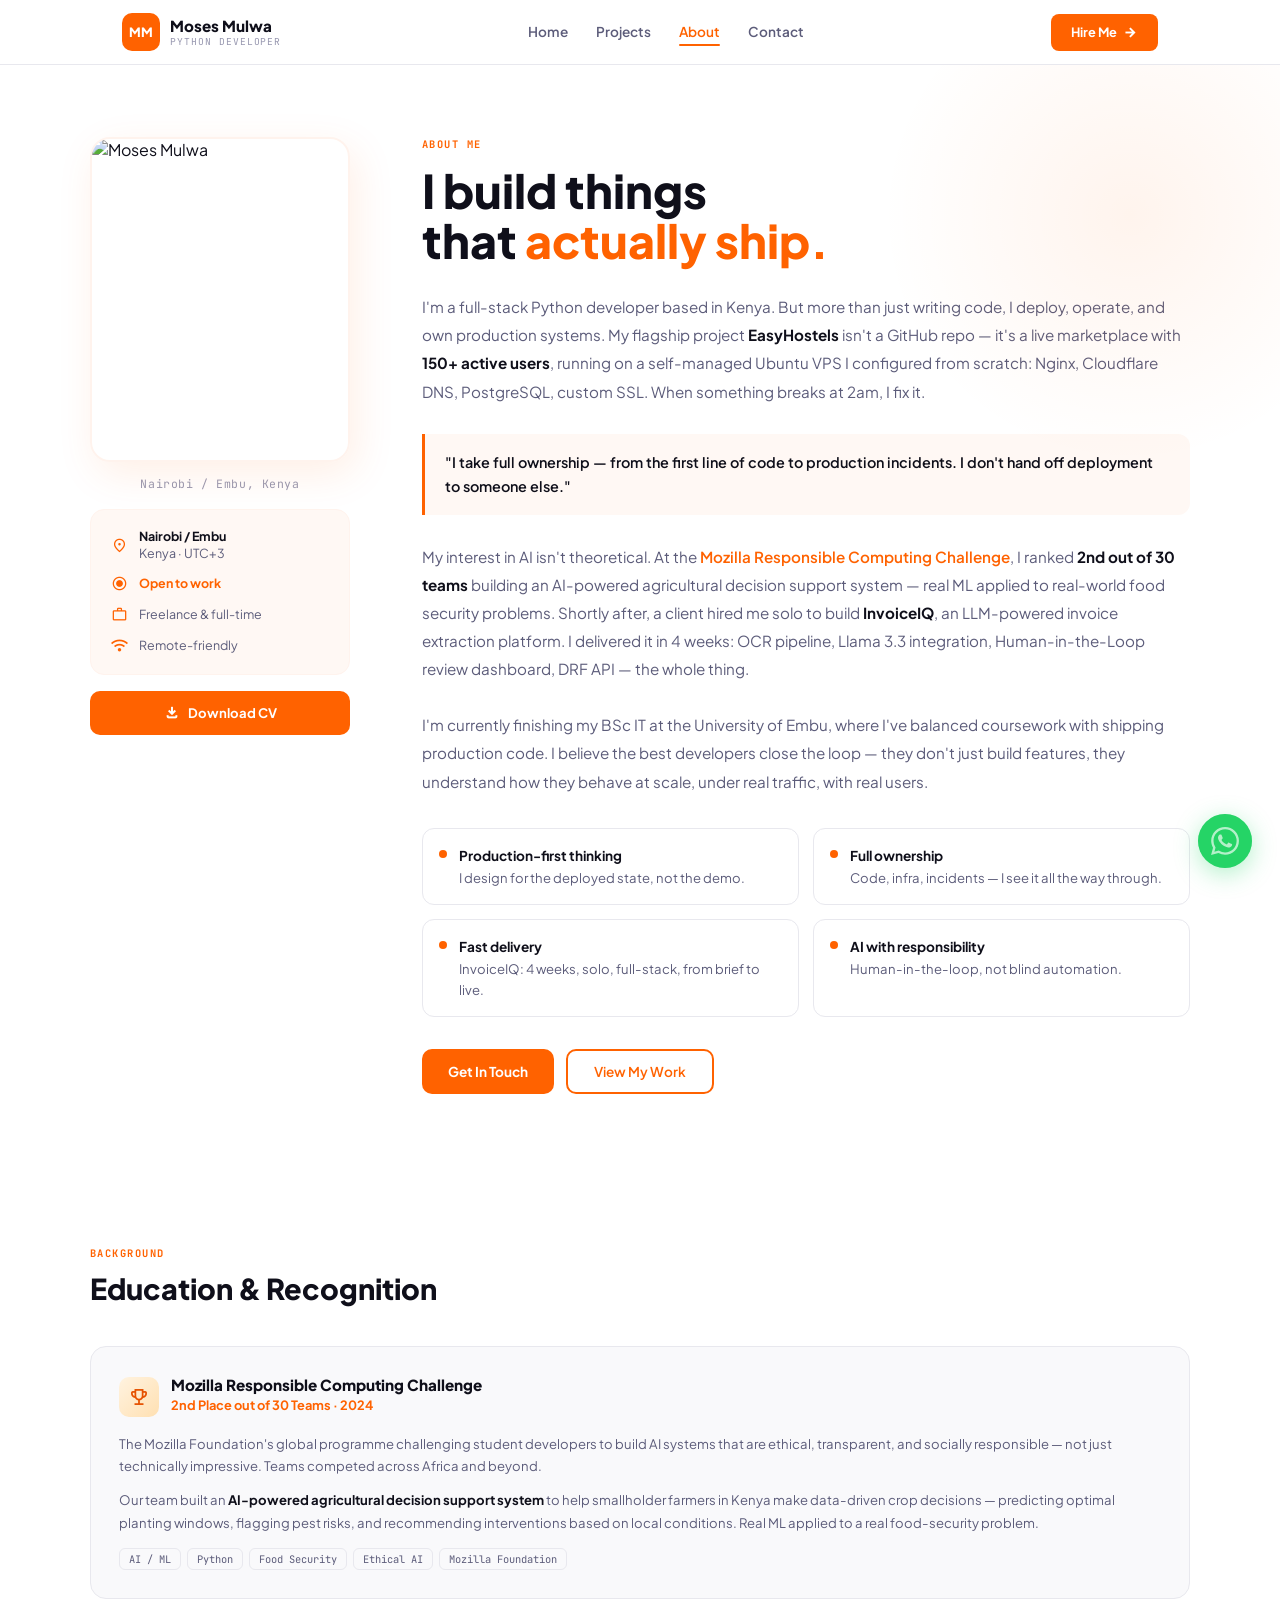
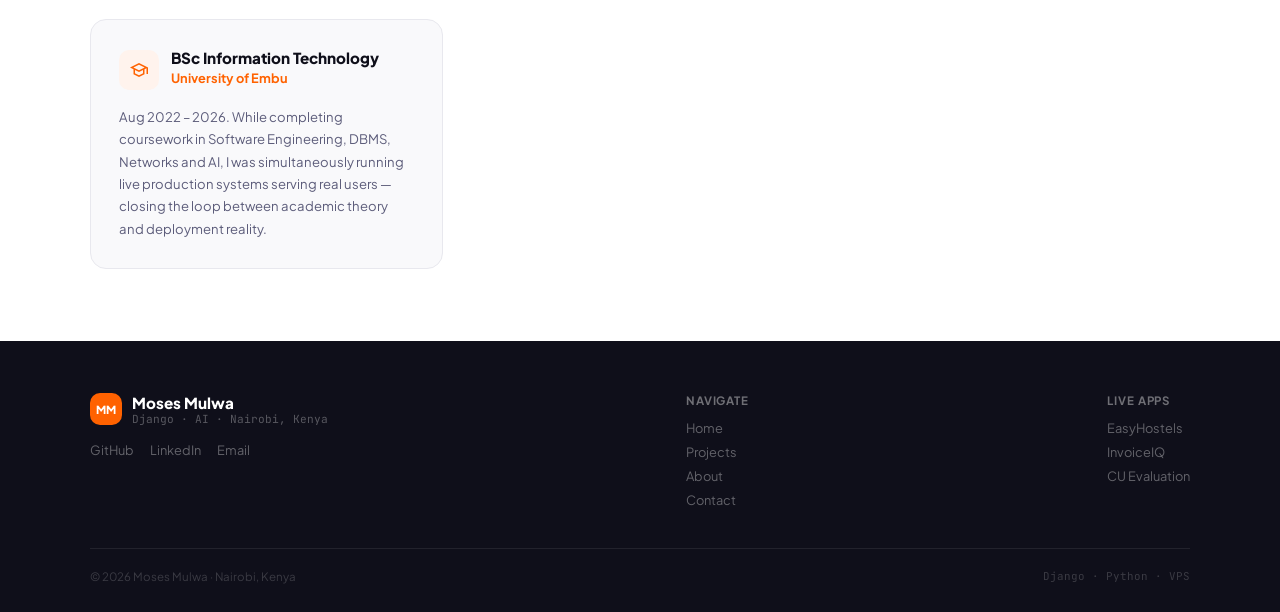
==== about.html @ a00ef719 "done" ====
<!DOCTYPE html>
<html lang="en">
<head>
<meta charset="utf-8"/>
<meta name="viewport" content="width=device-width,initial-scale=1.0"/>
<meta name="description" content="About Moses Mulwa — Full-stack Python & Django developer based in Nairobi, Kenya. Mozilla RCC Runner-Up. Building production systems with real users."/>
<meta property="og:title" content="About — Moses Mulwa · Django & AI Developer"/>
<meta property="og:description" content="Full-stack Python developer based in Nairobi. I build and operate production Django systems, not prototypes."/>
<meta property="og:type" content="website"/>
<meta property="og:image" content="Moses-mulwa.png"/>
<meta name="twitter:card" content="summary_large_image"/>
<link rel="icon" type="image/png" href="favicon.png"/>
<link rel="shortcut icon" href="favicon.ico"/>
<title>About — Moses Mulwa · Django & AI Developer</title>
<link href="https://fonts.googleapis.com/css2?family=Plus+Jakarta+Sans:wght@300;400;500;600;700;800&family=JetBrains+Mono:wght@400;500;600&display=swap" rel="stylesheet"/>
<link href="https://fonts.googleapis.com/css2?family=Material+Symbols+Outlined:wght,FILL@400,0..1&display=swap" rel="stylesheet"/>
<link rel="stylesheet" href="shared.css"/>
<style>

/* ── INTRO HERO ── */
.about-hero {
  padding: 72px 24px 80px;
  background: #fff;
  position: relative; overflow: hidden;
}
.about-hero::before {
  content: '';
  position: absolute; top: -100px; right: -100px;
  width: 500px; height: 500px; border-radius: 50%;
  background: radial-gradient(circle, rgba(255,98,0,.07) 0%, transparent 70%);
  pointer-events: none;
}
.about-hero-inner {
  max-width: 1100px; margin: 0 auto;
  display: grid;
  grid-template-columns: 260px 1fr;
  gap: 72px;
  align-items: start;
}

/* Photo col */
.about-photo-col { display: flex; flex-direction: column; gap: 0; }
.about-photo {
  width: 100%; aspect-ratio: 4/5;
  border-radius: 20px; overflow: hidden;
  border: 2px solid var(--brand-light);
  box-shadow: 6px 12px 40px rgba(255,98,0,.10);
  position: relative;
}
.about-photo img { width: 100%; height: 100%; object-fit: cover; object-position: center top; display: block; }
.about-photo-caption {
  margin-top: 14px;
  font-size: .72rem; font-family: 'JetBrains Mono', monospace;
  color: var(--light); text-align: center;
  letter-spacing: .05em;
}

/* Status card under photo */
.status-card {
  margin-top: 18px;
  background: var(--brand-faint);
  border: 1.5px solid var(--brand-light);
  border-radius: 14px; padding: 18px 20px;
}
.status-row { display: flex; align-items: center; gap: 10px; margin-bottom: 10px; }
.status-row:last-child { margin-bottom: 0; }
.status-icon { font-family: 'Material Symbols Outlined'; font-size: 17px; color: var(--brand); width: 18px; flex-shrink: 0; }
.status-text { font-size: .78rem; color: var(--muted); line-height: 1.4; }
.status-text strong { color: var(--text); font-weight: 700; }

.cv-btn {
  display: flex; align-items: center; justify-content: center; gap: 8px;
  margin-top: 16px; padding: 12px;
  border-radius: 10px; background: var(--brand); color: #fff;
  font-size: .82rem; font-weight: 700;
  text-decoration: none; transition: background .2s;
}
.cv-btn:hover { background: var(--brand-dark); }

/* Story col */
.about-story { }
.about-eyebrow {
  font-family: 'JetBrains Mono', monospace;
  font-size: .65rem; font-weight: 700;
  color: var(--brand); letter-spacing: .14em;
  text-transform: uppercase; margin-bottom: 14px; display: block;
}
.about-headline {
  font-size: clamp(2rem,4vw,2.9rem);
  font-weight: 800; line-height: 1.08;
  color: var(--text); margin-bottom: 28px;
}
.about-headline em { color: var(--brand); font-style: normal; }

/* Story paragraphs with pull-quote style */
.story-block { margin-bottom: 28px; }
.story-block p {
  font-size: .95rem; line-height: 1.85;
  color: var(--muted);
}
.story-block p strong { color: var(--text); font-weight: 700; }
.story-block p em { color: var(--brand); font-style: normal; font-weight: 600; }

/* Highlight callout */
.story-callout {
  border-left: 3px solid var(--brand);
  padding: 16px 20px;
  margin: 28px 0;
  background: var(--brand-faint);
  border-radius: 0 12px 12px 0;
}
.story-callout p {
  font-size: .9rem; line-height: 1.7;
  color: var(--text); font-weight: 600;
}

/* Principles / values */
.principles { display: grid; grid-template-columns: 1fr 1fr; gap: 14px; margin-top: 32px; }
.principle-item {
  display: flex; align-items: flex-start; gap: 12px;
  padding: 16px; border-radius: 12px;
  border: 1.5px solid var(--border);
  background: #fff;
  transition: border-color .2s, box-shadow .2s;
}
.principle-item:hover { border-color: var(--brand); box-shadow: 0 4px 18px rgba(255,98,0,.07); }
.principle-dot {
  width: 8px; height: 8px; border-radius: 50%;
  background: var(--brand); flex-shrink: 0; margin-top: 5px;
}
.principle-text { font-size: .82rem; color: var(--muted); line-height: 1.55; }
.principle-text strong { color: var(--text); display: block; margin-bottom: 2px; font-size: .85rem; }

.about-ctas { display: flex; flex-wrap: wrap; gap: 12px; margin-top: 32px; }

/* ── SKILLS SECTION ── */
.skills-section { padding: 72px 24px; background: var(--off); }
.skills-inner { max-width: 1100px; margin: 0 auto; }
.skills-intro { max-width: 560px; margin-bottom: 40px; }
.skills-intro h2 { font-size: 1.8rem; font-weight: 800; color: var(--text); margin-bottom: 8px; }
.skills-intro p { font-size: .9rem; color: var(--muted); line-height: 1.7; }

.skills-grid { display: grid; grid-template-columns: repeat(auto-fit, minmax(210px, 1fr)); gap: 18px; }
.skill-col {
  background: #fff; border-radius: 16px;
  border: 1.5px solid var(--border); padding: 24px;
  transition: border-color .25s, box-shadow .25s;
}
.skill-col:hover { border-color: var(--brand); box-shadow: 0 6px 24px rgba(255,98,0,.07); }
.skill-col-icon {
  width: 36px; height: 36px; border-radius: 9px;
  background: var(--brand-light); color: var(--brand);
  display: flex; align-items: center; justify-content: center;
  margin-bottom: 14px; font-size: 18px;
}
.skill-col-title {
  font-size: .68rem; font-weight: 700; letter-spacing: .1em;
  text-transform: uppercase; color: var(--text);
  font-family: 'JetBrains Mono', monospace; margin-bottom: 12px;
}
.skill-list { display: flex; flex-wrap: wrap; gap: 7px; }
.skill-chip {
  padding: 5px 11px; border-radius: 7px;
  background: var(--off); border: 1px solid var(--border);
  color: var(--muted); font-size: .72rem;
  font-family: 'JetBrains Mono', monospace;
}

/* ── CREDENTIALS ── */
.cred-section { padding: 72px 24px; background: #fff; }
.cred-inner { max-width: 1100px; margin: 0 auto; }
.cred-header { margin-bottom: 40px; }
.cred-header h2 { font-size: 1.8rem; font-weight: 800; color: var(--text); margin-bottom: 8px; }

.cred-grid { display: grid; grid-template-columns: repeat(auto-fit, minmax(280px, 1fr)); gap: 20px; }
.cred-card {
  background: var(--off); border: 1.5px solid var(--border);
  border-radius: 16px; padding: 28px;
  display: flex; flex-direction: column; gap: 0;
  transition: border-color .25s, box-shadow .25s;
}
.cred-card:hover { border-color: var(--brand); box-shadow: 0 6px 24px rgba(255,98,0,.07); }
.cred-icon-row {
  display: flex; align-items: center; gap: 12px; margin-bottom: 14px;
}
.cred-icon {
  width: 40px; height: 40px; border-radius: 10px;
  background: var(--brand-light); color: var(--brand);
  display: flex; align-items: center; justify-content: center;
  font-size: 20px; flex-shrink: 0;
}
.cred-title { font-size: .95rem; font-weight: 800; color: var(--text); margin-bottom: 3px; }
.cred-org { font-size: .8rem; color: var(--brand); font-weight: 700; margin-bottom: 6px; }
.cred-detail { font-size: .75rem; color: var(--light); line-height: 1.6; }
.cred-card--featured { grid-column: 1 / -1; }

/* ── RESPONSIVE ── */
@media (max-width: 900px) {
  .about-hero-inner { grid-template-columns: 1fr; gap: 40px; }
  .about-photo-col { flex-direction: row; align-items: flex-start; gap: 24px; flex-wrap: wrap; }
  .about-photo { width: 160px; aspect-ratio: 1; }
  .about-photo-caption { display: none; }
  .status-card { flex: 1; min-width: 200px; }
  .cv-btn { display: none; }
}
@media (max-width: 600px) {
  .about-hero { padding: 40px 20px 52px; }
  .about-photo-col { flex-direction: column; }
  .about-photo { width: 120px; }
  .principles { grid-template-columns: 1fr; }
  .skills-section, .cred-section { padding: 52px 20px; }
  .cred-grid, .skills-grid { grid-template-columns: 1fr; }
}
</style>
</head>
<body>

<header class="nav-wrap dsk">
  <div class="nav-inner">
    <a class="nav-logo" href="index.html">
      <div class="nav-logo-mark">MM</div>
      <div>
        <div class="nav-logo-name">Moses Mulwa</div>
        <div class="nav-logo-role">Python Developer</div>
      </div>
    </a>
    <nav class="nav-links">
      <a class="nav-link" href="index.html">Home</a>
      <a class="nav-link" href="projects.html">Projects</a>
      <a class="nav-link act" href="about.html">About</a>
      <a class="nav-link" href="contact.html">Contact</a>
    </nav>
    <a href="contact.html" class="nav-cta">Hire Me <span style="font-family:'Material Symbols Outlined';font-size:15px;vertical-align:middle;">arrow_forward</span></a>
  </div>
</header>

<main>

<!-- ── ABOUT HERO ── -->
<section class="about-hero">
  <div class="about-hero-inner">

    <!-- Photo Column -->
    <aside class="about-photo-col reveal">
      <div>
        <div class="about-photo">
          <img src="Moses-mulwa.png" alt="Moses Mulwa"/>
        </div>
        <p class="about-photo-caption">Nairobi / Embu, Kenya</p>
      </div>
      <div>
        <div class="status-card">
          <div class="status-row">
            <span class="status-icon">location_on</span>
            <span class="status-text"><strong>Nairobi / Embu</strong><br/>Kenya · UTC+3</span>
          </div>
          <div class="status-row">
            <span class="status-icon">radio_button_checked</span>
            <span class="status-text" style="color:var(--brand);font-weight:700;">Open to work</span>
          </div>
          <div class="status-row">
            <span class="status-icon">work</span>
            <span class="status-text">Freelance & full-time</span>
          </div>
          <div class="status-row">
            <span class="status-icon">wifi</span>
            <span class="status-text">Remote-friendly</span>
          </div>
        </div>
        <a href="Moses_Mulwa_Master_CV.pdf" download class="cv-btn">
          <span style="font-family:'Material Symbols Outlined';font-size:16px;vertical-align:middle;">download</span>
          Download CV
        </a>
      </div>
    </aside>

    <!-- Story Column -->
    <div class="about-story reveal reveal-d1">
      <span class="about-eyebrow">About Me</span>
      <h1 class="about-headline">I build things<br/>that <em>actually ship.</em></h1>

      <div class="story-block">
        <p>
          I'm a full-stack Python developer based in Kenya. But more than just writing code, I deploy, operate, and own production systems. My flagship project <strong>EasyHostels</strong> isn't a GitHub repo — it's a live marketplace with <strong>150+ active users</strong>, running on a self-managed Ubuntu VPS I configured from scratch: Nginx, Cloudflare DNS, PostgreSQL, custom SSL. When something breaks at 2am, I fix it.
        </p>
      </div>

      <div class="story-callout">
        <p>"I take full ownership — from the first line of code to production incidents. I don't hand off deployment to someone else."</p>
      </div>

      <div class="story-block">
        <p>
          My interest in AI isn't theoretical. At the <em>Mozilla Responsible Computing Challenge</em>, I ranked <strong>2nd out of 30 teams</strong> building an AI-powered agricultural decision support system — real ML applied to real-world food security problems. Shortly after, a client hired me solo to build <strong>InvoiceIQ</strong>, an LLM-powered invoice extraction platform. I delivered it in 4 weeks: OCR pipeline, Llama 3.3 integration, Human-in-the-Loop review dashboard, DRF API — the whole thing.
        </p>
      </div>

      <div class="story-block">
        <p>
          I'm currently finishing my BSc IT at the University of Embu, where I've balanced coursework with shipping production code. I believe the best developers close the loop — they don't just build features, they understand how they behave at scale, under real traffic, with real users.
        </p>
      </div>

      <!-- Principles -->
      <div class="principles">
        <div class="principle-item">
          <div class="principle-dot"></div>
          <div class="principle-text">
            <strong>Production-first thinking</strong>
            I design for the deployed state, not the demo.
          </div>
        </div>
        <div class="principle-item">
          <div class="principle-dot"></div>
          <div class="principle-text">
            <strong>Full ownership</strong>
            Code, infra, incidents — I see it all the way through.
          </div>
        </div>
        <div class="principle-item">
          <div class="principle-dot"></div>
          <div class="principle-text">
            <strong>Fast delivery</strong>
            InvoiceIQ: 4 weeks, solo, full-stack, from brief to live.
          </div>
        </div>
        <div class="principle-item">
          <div class="principle-dot"></div>
          <div class="principle-text">
            <strong>AI with responsibility</strong>
            Human-in-the-loop, not blind automation.
          </div>
        </div>
      </div>

      <div class="about-ctas">
        <a href="contact.html" class="btn-primary">Get In Touch</a>
        <a href="projects.html" class="btn-outline">View My Work</a>
      </div>
    </div>

  </div>
</section>

<!-- ── CREDENTIALS ── -->
<section class="cred-section">
  <div class="cred-inner">
    <div class="cred-header reveal">
      <span class="section-label">Background</span>
      <h2>Education & Recognition</h2>
    </div>
    <div class="cred-grid">

      <!-- Mozilla RCC — expanded, prominent -->
      <div class="cred-card cred-card--featured reveal">
        <div class="cred-icon-row">
          <div class="cred-icon" style="background:linear-gradient(135deg,#fff3e0,#ffe0b2);color:#e65100;">
            <span style="font-family:'Material Symbols Outlined';font-size:22px;">emoji_events</span>
          </div>
          <div>
            <div class="cred-title">Mozilla Responsible Computing Challenge</div>
            <div class="cred-org">2nd Place out of 30 Teams · 2024</div>
          </div>
        </div>
        <p style="font-size:.82rem;line-height:1.7;color:var(--muted);margin-bottom:12px;">
          The Mozilla Foundation's global programme challenging student developers to build AI systems that are ethical, transparent, and socially responsible — not just technically impressive. Teams competed across Africa and beyond.
        </p>
        <p style="font-size:.82rem;line-height:1.7;color:var(--muted);margin-bottom:14px;">
          Our team built an <strong style="color:var(--text);">AI-powered agricultural decision support system</strong> to help smallholder farmers in Kenya make data-driven crop decisions — predicting optimal planting windows, flagging pest risks, and recommending interventions based on local conditions. Real ML applied to a real food-security problem.
        </p>
        <div style="display:flex;flex-wrap:wrap;gap:6px;">
          <span class="tag">AI / ML</span>
          <span class="tag">Python</span>
          <span class="tag">Food Security</span>
          <span class="tag">Ethical AI</span>
          <span class="tag">Mozilla Foundation</span>
        </div>
      </div>

      <!-- University -->
      <div class="cred-card reveal reveal-d1">
        <div class="cred-icon-row">
          <div class="cred-icon"><span style="font-family:'Material Symbols Outlined';font-size:20px;">school</span></div>
          <div>
            <div class="cred-title">BSc Information Technology</div>
            <div class="cred-org">University of Embu</div>
          </div>
        </div>
        <p style="font-size:.82rem;line-height:1.7;color:var(--muted);margin-bottom:0;">
          Aug 2022 – 2026. While completing coursework in Software Engineering, DBMS, Networks and AI, I was simultaneously running live production systems serving real users — closing the loop between academic theory and deployment reality.
        </p>
      </div>

    </div>
  </div>
</section>

</main>

<footer class="site-footer dsk">
  <div class="footer-inner">
    <div class="footer-top">
      <div>
        <div style="display:flex;align-items:center;gap:10px;margin-bottom:10px;">
          <div class="nav-logo-mark" style="width:32px;height:32px;font-size:.7rem;">MM</div>
          <div>
            <div class="footer-brand-name">Moses Mulwa</div>
            <div class="footer-brand-sub">Django · AI · Nairobi, Kenya</div>
          </div>
        </div>
        <div style="display:flex;gap:16px;margin-top:16px;">
          <a href="https://github.com/mocech" target="_blank" rel="noopener noreferrer" class="footer-link" style="margin-bottom:0;">GitHub</a>
          <a href="https://www.linkedin.com/in/moses-francis-8a590b251/" target="_blank" rel="noopener noreferrer" class="footer-link" style="margin-bottom:0;">LinkedIn</a>
          <a href="mailto:mosesfrancis018@gmail.com" class="footer-link" style="margin-bottom:0;">Email</a>
        </div>
      </div>
      <div>
        <div class="footer-links-title">Navigate</div>
        <a href="index.html" class="footer-link">Home</a>
        <a href="projects.html" class="footer-link">Projects</a>
        <a href="about.html" class="footer-link">About</a>
        <a href="contact.html" class="footer-link">Contact</a>
      </div>
      <div>
        <div class="footer-links-title">Live Apps</div>
        <a href="https://easyhostels.livify.co.ke" target="_blank" rel="noopener noreferrer" class="footer-link">EasyHostels</a>
        <a href="https://invoicesq.pythonanywhere.com/" target="_blank" rel="noopener noreferrer" class="footer-link">InvoiceIQ</a>
        <a href="https://uoemcu.co.ke/evaluation/" target="_blank" rel="noopener noreferrer" class="footer-link">CU Evaluation</a>
      </div>
    </div>
    <div class="footer-copy">
      <span>© 2026 Moses Mulwa · Nairobi, Kenya</span>
      <span class="mono" style="font-size:.68rem;">Django · Python · VPS</span>
    </div>
  </div>
</footer>

<nav class="mbn">
  <a href="index.html" class="mbn-item"><span class="mbi">home</span><span>Home</span></a>
  <a href="projects.html" class="mbn-item"><span class="mbi">work</span><span>Projects</span></a>
  <a href="about.html" class="mbn-item act"><span class="mbi">person</span><span>About</span></a>
  <a href="contact.html" class="mbn-item"><span class="mbi">mail</span><span>Contact</span></a>
</nav>

<script>
const io = new IntersectionObserver(e => e.forEach(x => { if(x.isIntersecting) x.target.classList.add('in'); }), {threshold:0.08});
document.querySelectorAll('.reveal').forEach(el => io.observe(el));
</script>
<!-- WhatsApp Floating Button -->
<a href="https://wa.me/254707274060?text=Hi%20Moses%2C%20I%20found%20your%20portfolio%20and%20would%20like%20to%20connect." target="_blank" rel="noopener noreferrer" class="wa-float" aria-label="Chat on WhatsApp">
  <span class="wa-float-label">Chat on WhatsApp</span>
  <div class="wa-float-btn">
    <div class="wa-float-pulse"></div>
    <svg viewBox="0 0 24 24" xmlns="http://www.w3.org/2000/svg" fill="#fff" width="28" height="28"><path d="M17.472 14.382c-.297-.149-1.758-.867-2.03-.967-.273-.099-.471-.148-.67.15-.197.297-.767.966-.94 1.164-.173.199-.347.223-.644.075-.297-.15-1.255-.463-2.39-1.475-.883-.788-1.48-1.761-1.653-2.059-.173-.297-.018-.458.13-.606.134-.133.298-.347.446-.52.149-.174.198-.298.298-.497.099-.198.05-.371-.025-.52-.075-.149-.669-1.612-.916-2.207-.242-.579-.487-.5-.669-.51-.173-.008-.371-.01-.57-.01-.198 0-.52.074-.792.372-.272.297-1.04 1.016-1.04 2.479 0 1.462 1.065 2.875 1.213 3.074.149.198 2.096 3.2 5.077 4.487.709.306 1.262.489 1.694.625.712.227 1.36.195 1.871.118.571-.085 1.758-.719 2.006-1.413.248-.694.248-1.289.173-1.413-.074-.124-.272-.198-.57-.347m-5.421 7.403h-.004a9.87 9.87 0 01-5.031-1.378l-.361-.214-3.741.982.998-3.648-.235-.374a9.86 9.86 0 01-1.51-5.26c.001-5.45 4.436-9.884 9.888-9.884 2.64 0 5.122 1.03 6.988 2.898a9.825 9.825 0 012.893 6.994c-.003 5.45-4.437 9.884-9.885 9.884m8.413-18.297A11.815 11.815 0 0012.05 0C5.495 0 .16 5.335.157 11.892c0 2.096.547 4.142 1.588 5.945L.057 24l6.305-1.654a11.882 11.882 0 005.683 1.448h.005c6.554 0 11.89-5.335 11.893-11.893a11.821 11.821 0 00-3.48-8.413z"/></svg>
  </div>
</a>
</body>
</html>
---- shared.css ----
/* SHARED STYLES — Moses Mulwa Portfolio */
:root {
  --brand: #FF6200;
  --brand-dark: #d95200;
  --brand-light: #fff3ed;
  --brand-faint: #fff8f4;
  --brand-mid: #ff7a26;
  --white: #ffffff;
  --off: #f9f9fb;
  --border: #e8e8ee;
  --text: #0f0f1a;
  --muted: #5c5c7a;
  --light: #9898b0;
  --ink: #1a1a2e;
}

/* Keep --navy as alias so inline references still work */
:root {
  --navy: var(--brand);
  --navy-dark: var(--brand-dark);
  --navy-mid: var(--brand-mid);
  --navy-light: var(--brand-light);
  --navy-faint: var(--brand-faint);
  --accent: var(--brand);
}

*, *::before, *::after { box-sizing: border-box; margin: 0; padding: 0; }
html { scroll-behavior: smooth; }

body {
  font-family: 'Plus Jakarta Sans', sans-serif;
  background: #fff;
  color: var(--text);
  overflow-x: hidden;
  -webkit-font-smoothing: antialiased;
}

@media (prefers-color-scheme: dark) {
  body { background: #fff !important; color: var(--text) !important; }
}

.mono { font-family: 'JetBrains Mono', monospace; }

/* REVEAL */
.reveal { opacity: 0; transform: translateY(22px); transition: opacity .6s ease, transform .6s ease; }
.reveal.in { opacity: 1; transform: none; }
.reveal-d1 { transition-delay: .12s; }
.reveal-d2 { transition-delay: .24s; }

/* ── NAVIGATION ── */
.nav-wrap {
  position: sticky; top: 0; z-index: 100;
  background: rgba(255,255,255,.96);
  backdrop-filter: blur(12px);
  border-bottom: 1px solid var(--border);
}
.nav-inner {
  max-width: 1100px; margin: 0 auto;
  padding: 0 32px;
  height: 64px;
  display: flex; align-items: center; justify-content: space-between;
  gap: 16px;
}
.nav-logo { display: flex; align-items: center; gap: 10px; text-decoration: none; flex-shrink: 0; }
.nav-logo-mark {
  width: 38px; height: 38px; border-radius: 10px;
  background: var(--brand); color: #fff;
  font-weight: 800; font-size: .8rem;
  display: flex; align-items: center; justify-content: center;
  letter-spacing: -.02em; flex-shrink: 0;
}
.nav-logo-name { font-weight: 800; font-size: .95rem; color: var(--text); }
.nav-logo-role { font-size: .6rem; color: var(--light); font-family: 'JetBrains Mono', monospace; text-transform: uppercase; letter-spacing: .1em; }

.nav-links { display: flex; gap: 28px; align-items: center; }
.nav-link {
  font-size: .85rem; font-weight: 600;
  color: var(--muted); text-decoration: none;
  position: relative; padding-bottom: 2px;
  transition: color .2s;
}
.nav-link::after {
  content: ''; position: absolute; bottom: -4px; left: 0;
  width: 0; height: 2px; background: var(--brand);
  border-radius: 2px; transition: width .25s;
}
.nav-link:hover, .nav-link.act { color: var(--brand); }
.nav-link.act::after, .nav-link:hover::after { width: 100%; }

.nav-cta {
  display: inline-flex; align-items: center; gap: 6px;
  background: var(--brand); color: #fff;
  font-size: .8rem; font-weight: 700;
  padding: 9px 20px; border-radius: 8px;
  text-decoration: none; transition: background .2s;
  flex-shrink: 0;
}
.nav-cta:hover { background: var(--brand-dark); }

/* ── MOBILE BOTTOM NAV ── */
.mbn {
  display: none;
  position: fixed; bottom: 0; left: 0; right: 0; z-index: 200;
  background: #fff;
  border-top: 1px solid var(--border);
  padding: 8px 12px max(10px, env(safe-area-inset-bottom));
  gap: 4px;
}
.mbn-item {
  flex: 1; display: flex; flex-direction: column;
  align-items: center; gap: 3px;
  text-decoration: none; color: var(--light);
  font-size: 10px; font-weight: 600;
  padding: 8px 4px; border-radius: 12px;
  transition: color .2s, background .2s;
}
.mbn-item .mbi { font-family: 'Material Symbols Outlined'; font-size: 22px; line-height: 1; font-variation-settings: 'FILL' 0, 'wght' 400; }
.mbn-item.act { color: var(--brand); background: var(--brand-light); }
.mbn-item.act .mbi { font-variation-settings: 'FILL' 1, 'wght' 400; }

@media (max-width: 767px) {
  .mbn { display: flex; }
  .dsk { display: none !important; }
  main { padding-bottom: 88px; }
  .nav-inner { padding: 0 20px; }
}

/* ── FOOTER ── */
.site-footer { background: #0f0f1a; padding: 52px 24px 28px; }
.footer-inner { max-width: 1100px; margin: 0 auto; }
.footer-top {
  display: flex; flex-wrap: wrap; gap: 40px;
  justify-content: space-between;
  padding-bottom: 32px;
  border-bottom: 1px solid rgba(255,255,255,.08);
  margin-bottom: 20px;
}
.footer-brand-name { font-weight: 800; color: #fff; font-size: .95rem; }
.footer-brand-sub { font-size: .7rem; color: rgba(255,255,255,.3); font-family: 'JetBrains Mono', monospace; }
.footer-links-title { font-size: .72rem; font-weight: 700; color: rgba(255,255,255,.4); letter-spacing: .08em; text-transform: uppercase; margin-bottom: 12px; }
.footer-link { display: block; font-size: .8rem; color: rgba(255,255,255,.35); text-decoration: none; margin-bottom: 8px; transition: color .2s; }
.footer-link:hover { color: rgba(255,255,255,.8); }
.footer-copy { font-size: .72rem; color: rgba(255,255,255,.18); display: flex; justify-content: space-between; flex-wrap: wrap; gap: 8px; }

/* ── BUTTONS ── */
.btn-primary {
  display: inline-flex; align-items: center; gap: 8px;
  background: var(--brand); color: #fff;
  font-weight: 700; font-size: .85rem;
  padding: 12px 26px; border-radius: 10px;
  text-decoration: none; border: none; cursor: pointer;
  transition: background .2s, transform .15s;
}
.btn-primary:hover { background: var(--brand-dark); transform: translateY(-1px); }

.btn-outline {
  display: inline-flex; align-items: center; gap: 8px;
  background: #fff; color: var(--brand);
  font-weight: 600; font-size: .85rem;
  padding: 12px 26px; border-radius: 10px;
  text-decoration: none; border: 2px solid var(--brand);
  transition: background .2s, color .2s;
}
.btn-outline:hover { background: var(--brand); color: #fff; }

/* ── SECTION LABEL ── */
.section-label {
  font-size: .65rem; font-weight: 700;
  letter-spacing: .14em; text-transform: uppercase;
  color: var(--brand); font-family: 'JetBrains Mono', monospace;
  margin-bottom: 10px; display: block;
}

/* ── PILLS / TAGS ── */
.pill {
  display: inline-flex; align-items: center; gap: 4px;
  background: var(--brand-light); color: var(--brand);
  font-size: .68rem; font-weight: 700;
  padding: 4px 12px; border-radius: 100px;
  font-family: 'JetBrains Mono', monospace;
}
.tag {
  display: inline-block;
  background: var(--off); border: 1px solid var(--border);
  color: var(--muted); font-size: .65rem;
  padding: 3px 9px; border-radius: 6px;
  font-family: 'JetBrains Mono', monospace;
}

/* ── CARD ── */
.card {
  background: #fff; border: 1.5px solid var(--border);
  border-radius: 16px;
  transition: border-color .25s, box-shadow .25s, transform .25s;
}
.card:hover {
  border-color: var(--brand);
  box-shadow: 0 10px 40px rgba(255,98,0,.08);
  transform: translateY(-3px);
}

.container { max-width: 1100px; margin: 0 auto; padding: 0 24px; }

@keyframes ping2 { 0%{transform:scale(1);opacity:.8} 70%,100%{transform:scale(2);opacity:0} }
.ping { animation: ping2 1.8s ease-out infinite; }

/* ── WHATSAPP FLOATING BUTTON ── */
.wa-float {
  position: fixed;
  bottom: 32px;
  right: 28px;
  z-index: 999;
  display: flex;
  align-items: center;
  gap: 0;
  cursor: pointer;
  text-decoration: none;
}
.wa-float-btn {
  width: 54px; height: 54px;
  border-radius: 50%;
  background: #25D366;
  display: flex; align-items: center; justify-content: center;
  box-shadow: 0 6px 24px rgba(37,211,102,.35);
  transition: transform .25s, box-shadow .25s;
  position: relative;
  flex-shrink: 0;
}
.wa-float-btn:hover { transform: scale(1.08); box-shadow: 0 10px 32px rgba(37,211,102,.45); }
.wa-float-btn svg { width: 28px; height: 28px; fill: #fff; }
.wa-float-pulse {
  position: absolute; inset: 0; border-radius: 50%;
  background: rgba(37,211,102,.35);
  animation: wa-pulse 2.2s ease-out infinite;
}
@keyframes wa-pulse { 0%{transform:scale(1);opacity:.8} 70%,100%{transform:scale(1.7);opacity:0} }

.wa-float-label {
  background: #fff;
  color: #0f0f1a;
  font-size: .78rem;
  font-weight: 700;
  padding: 8px 14px 8px 18px;
  border-radius: 100px 0 0 100px;
  box-shadow: 0 4px 16px rgba(0,0,0,.1);
  white-space: nowrap;
  transform: translateX(10px);
  opacity: 0;
  pointer-events: none;
  transition: opacity .25s, transform .25s;
  order: -1;
  border: 1.5px solid var(--border);
}
.wa-float:hover .wa-float-label {
  opacity: 1;
  transform: translateX(0);
}

/* On mobile, shift above bottom nav */
@media (max-width: 767px) {
  .wa-float { bottom: 88px; right: 16px; }
  .wa-float-btn { width: 48px; height: 48px; }
  .wa-float-label { display: none; }
}

/* ── EXTRA RESPONSIVENESS ── */
/* Nav on mid-range tablets */
@media (max-width: 900px) and (min-width: 768px) {
  .nav-inner { padding: 0 20px; }
  .nav-links { gap: 16px; }
  .nav-link { font-size: .8rem; }
}

/* Fluid container padding */
@media (max-width: 480px) {
  .container { padding: 0 16px; }
  .btn-primary, .btn-outline { font-size: .8rem; padding: 11px 20px; }
}

/* Footer responsive */
@media (max-width: 600px) {
  .footer-top { flex-direction: column; gap: 28px; }
  .site-footer { padding: 40px 20px 24px; }
}

/* Stat bar wraps nicely */
@media (max-width: 560px) {
  .stat-item { min-width: 110px; padding: 10px 12px; }
  .stat-num { font-size: 1.5rem; }
}
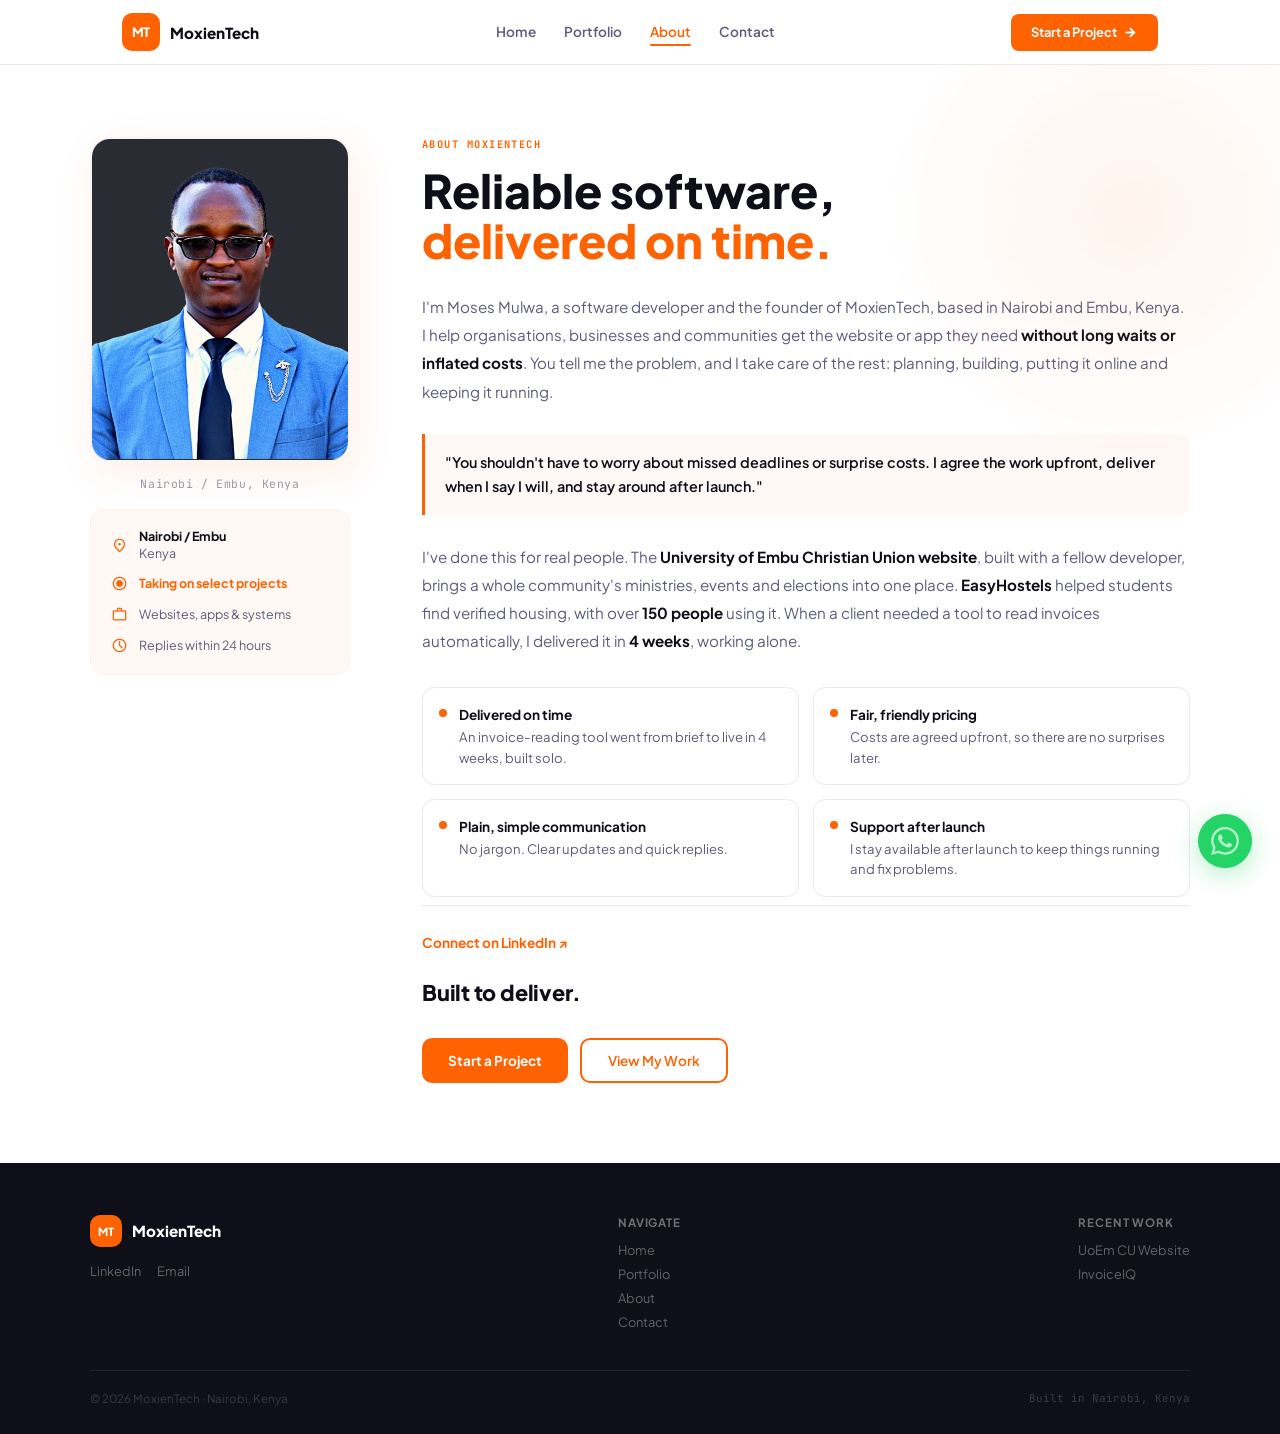
==== commit 8401d64d: "made a lot of changes to make it client focused" ====
--- a/about.html
+++ b/about.html
@@ -3,15 +3,14 @@
 <head>
 <meta charset="utf-8"/>
 <meta name="viewport" content="width=device-width,initial-scale=1.0"/>
-<meta name="description" content="About Moses Mulwa — Full-stack Python & Django developer based in Nairobi, Kenya. Mozilla RCC Runner-Up. Building production systems with real users."/>
-<meta property="og:title" content="About — Moses Mulwa · Django & AI Developer"/>
-<meta property="og:description" content="Full-stack Python developer based in Nairobi. I build and operate production Django systems, not prototypes."/>
+<meta name="description" content="About MoxienTech: a Kenyan web development business led by Moses Mulwa that delivers websites and apps on time, at a fair price."/>
+<meta property="og:title" content="About — MoxienTech"/>
+<meta property="og:description" content="A software developer in Nairobi who delivers websites and apps on time, at a fair price."/>
 <meta property="og:type" content="website"/>
-<meta property="og:image" content="Moses-mulwa.png"/>
+<meta property="og:image" content="Moses-mulwa.jpg"/>
 <meta name="twitter:card" content="summary_large_image"/>
-<link rel="icon" type="image/png" href="favicon.png"/>
-<link rel="shortcut icon" href="favicon.ico"/>
-<title>About — Moses Mulwa · Django & AI Developer</title>
+<link rel="icon" href="data:image/svg+xml,%3Csvg xmlns='http://www.w3.org/2000/svg' viewBox='0 0 64 64'%3E%3Crect width='64' height='64' rx='14' fill='%23FF6200'/%3E%3Ctext x='32' y='42' font-size='28' font-weight='700' font-family='Arial' fill='white' text-anchor='middle'%3EMT%3C/text%3E%3C/svg%3E"/>
+<title>About — MoxienTech</title>
 <link href="https://fonts.googleapis.com/css2?family=Plus+Jakarta+Sans:wght@300;400;500;600;700;800&family=JetBrains+Mono:wght@400;500;600&display=swap" rel="stylesheet"/>
 <link href="https://fonts.googleapis.com/css2?family=Material+Symbols+Outlined:wght,FILL@400,0..1&display=swap" rel="stylesheet"/>
 <link rel="stylesheet" href="shared.css"/>
@@ -211,6 +210,12 @@
   .skills-section, .cred-section { padding: 52px 20px; }
   .cred-grid, .skills-grid { grid-template-columns: 1fr; }
 }
+.about-tools{margin:8px 0 28px;padding-top:22px;border-top:1px solid var(--border)}
+.about-tools-label{display:block;font-size:.8rem;font-weight:800;color:var(--text);margin-bottom:10px}
+.about-tools-list{display:flex;flex-wrap:wrap;gap:6px;margin-bottom:14px}
+.about-tools-link{display:block;font-size:.85rem;font-weight:700;color:var(--brand);text-decoration:none;margin-top:6px}
+.about-tools-link:hover{text-decoration:underline}
+.about-signoff{font-size:1.35rem;font-weight:800;color:var(--text);letter-spacing:-.01em;margin:0 0 18px}
 </style>
 </head>
 <body>
@@ -218,19 +223,18 @@
 <header class="nav-wrap dsk">
   <div class="nav-inner">
     <a class="nav-logo" href="index.html">
-      <div class="nav-logo-mark">MM</div>
-      <div>
-        <div class="nav-logo-name">Moses Mulwa</div>
-        <div class="nav-logo-role">Python Developer</div>
+      <img class="nav-logo-img" src="logo.svg" alt="MoxienTech logo" width="40" height="40" onerror="if(!this.dataset.t){this.dataset.t=1;this.src='logo.png'}else{this.style.display='none';this.nextElementSibling.style.display='flex'}"/><div class="nav-logo-mark" style="display:none">MT</div>
+      <div>
+        <div class="nav-logo-name">MoxienTech</div>
       </div>
     </a>
     <nav class="nav-links">
       <a class="nav-link" href="index.html">Home</a>
-      <a class="nav-link" href="projects.html">Projects</a>
+      <a class="nav-link" href="projects.html">Portfolio</a>
       <a class="nav-link act" href="about.html">About</a>
       <a class="nav-link" href="contact.html">Contact</a>
     </nav>
-    <a href="contact.html" class="nav-cta">Hire Me <span style="font-family:'Material Symbols Outlined';font-size:15px;vertical-align:middle;">arrow_forward</span></a>
+    <a href="contact.html" class="nav-cta">Start a Project <span style="font-family:'Material Symbols Outlined';font-size:15px;vertical-align:middle;">arrow_forward</span></a>
   </div>
 </header>
 
@@ -244,7 +248,7 @@
     <aside class="about-photo-col reveal">
       <div>
         <div class="about-photo">
-          <img src="Moses-mulwa.png" alt="Moses Mulwa"/>
+          <img src="Moses-mulwa.jpg" alt="Moses Mulwa"/>
         </div>
         <p class="about-photo-caption">Nairobi / Embu, Kenya</p>
       </div>
@@ -252,52 +256,42 @@
         <div class="status-card">
           <div class="status-row">
             <span class="status-icon">location_on</span>
-            <span class="status-text"><strong>Nairobi / Embu</strong><br/>Kenya · UTC+3</span>
+            <span class="status-text"><strong>Nairobi / Embu</strong><br/>Kenya</span>
           </div>
           <div class="status-row">
             <span class="status-icon">radio_button_checked</span>
-            <span class="status-text" style="color:var(--brand);font-weight:700;">Open to work</span>
+            <span class="status-text" style="color:var(--brand);font-weight:700;">Taking on select projects</span>
           </div>
           <div class="status-row">
             <span class="status-icon">work</span>
-            <span class="status-text">Freelance & full-time</span>
+            <span class="status-text">Websites, apps &amp; systems</span>
           </div>
           <div class="status-row">
-            <span class="status-icon">wifi</span>
-            <span class="status-text">Remote-friendly</span>
-          </div>
-        </div>
-        <a href="Moses_Mulwa_Master_CV.pdf" download class="cv-btn">
-          <span style="font-family:'Material Symbols Outlined';font-size:16px;vertical-align:middle;">download</span>
-          Download CV
-        </a>
+            <span class="status-icon">schedule</span>
+            <span class="status-text">Replies within 24 hours</span>
+          </div>
+        </div>
       </div>
     </aside>
 
     <!-- Story Column -->
     <div class="about-story reveal reveal-d1">
-      <span class="about-eyebrow">About Me</span>
-      <h1 class="about-headline">I build things<br/>that <em>actually ship.</em></h1>
+      <span class="about-eyebrow">About MoxienTech</span>
+      <h1 class="about-headline">Reliable software,<br/><em>delivered on time.</em></h1>
 
       <div class="story-block">
         <p>
-          I'm a full-stack Python developer based in Kenya. But more than just writing code, I deploy, operate, and own production systems. My flagship project <strong>EasyHostels</strong> isn't a GitHub repo — it's a live marketplace with <strong>150+ active users</strong>, running on a self-managed Ubuntu VPS I configured from scratch: Nginx, Cloudflare DNS, PostgreSQL, custom SSL. When something breaks at 2am, I fix it.
+          I'm Moses Mulwa, a software developer and the founder of MoxienTech, based in Nairobi and Embu, Kenya. I help organisations, businesses and communities get the website or app they need <strong>without long waits or inflated costs</strong>. You tell me the problem, and I take care of the rest: planning, building, putting it online and keeping it running.
         </p>
       </div>
 
       <div class="story-callout">
-        <p>"I take full ownership — from the first line of code to production incidents. I don't hand off deployment to someone else."</p>
+        <p>"You shouldn't have to worry about missed deadlines or surprise costs. I agree the work upfront, deliver when I say I will, and stay around after launch."</p>
       </div>
 
       <div class="story-block">
         <p>
-          My interest in AI isn't theoretical. At the <em>Mozilla Responsible Computing Challenge</em>, I ranked <strong>2nd out of 30 teams</strong> building an AI-powered agricultural decision support system — real ML applied to real-world food security problems. Shortly after, a client hired me solo to build <strong>InvoiceIQ</strong>, an LLM-powered invoice extraction platform. I delivered it in 4 weeks: OCR pipeline, Llama 3.3 integration, Human-in-the-Loop review dashboard, DRF API — the whole thing.
-        </p>
-      </div>
-
-      <div class="story-block">
-        <p>
-          I'm currently finishing my BSc IT at the University of Embu, where I've balanced coursework with shipping production code. I believe the best developers close the loop — they don't just build features, they understand how they behave at scale, under real traffic, with real users.
+          I've done this for real people. The <strong>University of Embu Christian Union website</strong>, built with a fellow developer, brings a whole community's ministries, events and elections into one place. <strong>EasyHostels</strong> helped students find verified housing, with over <strong>150 people</strong> using it. When a client needed a tool to read invoices automatically, I delivered it in <strong>4 weeks</strong>, working alone.
         </p>
       </div>
 
@@ -306,92 +300,46 @@
         <div class="principle-item">
           <div class="principle-dot"></div>
           <div class="principle-text">
-            <strong>Production-first thinking</strong>
-            I design for the deployed state, not the demo.
+            <strong>Delivered on time</strong>
+            An invoice-reading tool went from brief to live in 4 weeks, built solo.
           </div>
         </div>
         <div class="principle-item">
           <div class="principle-dot"></div>
           <div class="principle-text">
-            <strong>Full ownership</strong>
-            Code, infra, incidents — I see it all the way through.
+            <strong>Fair, friendly pricing</strong>
+            Costs are agreed upfront, so there are no surprises later.
           </div>
         </div>
         <div class="principle-item">
           <div class="principle-dot"></div>
           <div class="principle-text">
-            <strong>Fast delivery</strong>
-            InvoiceIQ: 4 weeks, solo, full-stack, from brief to live.
+            <strong>Plain, simple communication</strong>
+            No jargon. Clear updates and quick replies.
           </div>
         </div>
         <div class="principle-item">
           <div class="principle-dot"></div>
           <div class="principle-text">
-            <strong>AI with responsibility</strong>
-            Human-in-the-loop, not blind automation.
-          </div>
-        </div>
-      </div>
-
+            <strong>Support after launch</strong>
+            I stay available after launch to keep things running and fix problems.
+          </div>
+        </div>
+      </div>
+
+      <div class="about-tools">
+        <a class="about-tools-link" href="https://www.linkedin.com/in/moses-francis-8a590b251/" target="_blank" rel="noopener noreferrer">Connect on LinkedIn &#8599;</a>
+        <!-- GitHub: uncomment and add your profile link when ready
+        <a class="about-tools-link" href="https://github.com/YOUR-USERNAME" target="_blank" rel="noopener noreferrer">See my code on GitHub &#8599;</a>
+        -->
+      </div>
+      <p class="about-signoff">Built to deliver.</p>
       <div class="about-ctas">
-        <a href="contact.html" class="btn-primary">Get In Touch</a>
+        <a href="contact.html" class="btn-primary">Start a Project</a>
         <a href="projects.html" class="btn-outline">View My Work</a>
       </div>
     </div>
 
-  </div>
-</section>
-
-<!-- ── CREDENTIALS ── -->
-<section class="cred-section">
-  <div class="cred-inner">
-    <div class="cred-header reveal">
-      <span class="section-label">Background</span>
-      <h2>Education & Recognition</h2>
-    </div>
-    <div class="cred-grid">
-
-      <!-- Mozilla RCC — expanded, prominent -->
-      <div class="cred-card cred-card--featured reveal">
-        <div class="cred-icon-row">
-          <div class="cred-icon" style="background:linear-gradient(135deg,#fff3e0,#ffe0b2);color:#e65100;">
-            <span style="font-family:'Material Symbols Outlined';font-size:22px;">emoji_events</span>
-          </div>
-          <div>
-            <div class="cred-title">Mozilla Responsible Computing Challenge</div>
-            <div class="cred-org">2nd Place out of 30 Teams · 2024</div>
-          </div>
-        </div>
-        <p style="font-size:.82rem;line-height:1.7;color:var(--muted);margin-bottom:12px;">
-          The Mozilla Foundation's global programme challenging student developers to build AI systems that are ethical, transparent, and socially responsible — not just technically impressive. Teams competed across Africa and beyond.
-        </p>
-        <p style="font-size:.82rem;line-height:1.7;color:var(--muted);margin-bottom:14px;">
-          Our team built an <strong style="color:var(--text);">AI-powered agricultural decision support system</strong> to help smallholder farmers in Kenya make data-driven crop decisions — predicting optimal planting windows, flagging pest risks, and recommending interventions based on local conditions. Real ML applied to a real food-security problem.
-        </p>
-        <div style="display:flex;flex-wrap:wrap;gap:6px;">
-          <span class="tag">AI / ML</span>
-          <span class="tag">Python</span>
-          <span class="tag">Food Security</span>
-          <span class="tag">Ethical AI</span>
-          <span class="tag">Mozilla Foundation</span>
-        </div>
-      </div>
-
-      <!-- University -->
-      <div class="cred-card reveal reveal-d1">
-        <div class="cred-icon-row">
-          <div class="cred-icon"><span style="font-family:'Material Symbols Outlined';font-size:20px;">school</span></div>
-          <div>
-            <div class="cred-title">BSc Information Technology</div>
-            <div class="cred-org">University of Embu</div>
-          </div>
-        </div>
-        <p style="font-size:.82rem;line-height:1.7;color:var(--muted);margin-bottom:0;">
-          Aug 2022 – 2026. While completing coursework in Software Engineering, DBMS, Networks and AI, I was simultaneously running live production systems serving real users — closing the loop between academic theory and deployment reality.
-        </p>
-      </div>
-
-    </div>
   </div>
 </section>
 
@@ -402,42 +350,39 @@
     <div class="footer-top">
       <div>
         <div style="display:flex;align-items:center;gap:10px;margin-bottom:10px;">
-          <div class="nav-logo-mark" style="width:32px;height:32px;font-size:.7rem;">MM</div>
+          <img class="nav-logo-img" src="logo.svg" alt="MoxienTech logo" style="height:32px" onerror="if(!this.dataset.t){this.dataset.t=1;this.src='logo.png'}else{this.style.display='none';this.nextElementSibling.style.display='flex'}"/><div class="nav-logo-mark" style="display:none;width:32px;height:32px;font-size:.7rem;">MT</div>
           <div>
-            <div class="footer-brand-name">Moses Mulwa</div>
-            <div class="footer-brand-sub">Django · AI · Nairobi, Kenya</div>
+            <div class="footer-brand-name">MoxienTech</div>
           </div>
         </div>
         <div style="display:flex;gap:16px;margin-top:16px;">
-          <a href="https://github.com/mocech" target="_blank" rel="noopener noreferrer" class="footer-link" style="margin-bottom:0;">GitHub</a>
           <a href="https://www.linkedin.com/in/moses-francis-8a590b251/" target="_blank" rel="noopener noreferrer" class="footer-link" style="margin-bottom:0;">LinkedIn</a>
-          <a href="mailto:mosesfrancis018@gmail.com" class="footer-link" style="margin-bottom:0;">Email</a>
+          <a href="https://mail.google.com/mail/?view=cm&amp;fs=1&amp;to=mosesfrancis018@gmail.com&amp;su=Project%20enquiry&amp;body=Hi%20Moses%2C%0A%0AI%20would%20like%20to%20talk%20about%20a%20project.%0A%0A" target="_blank" rel="noopener noreferrer" class="footer-link" style="margin-bottom:0;">Email</a>
         </div>
       </div>
       <div>
         <div class="footer-links-title">Navigate</div>
         <a href="index.html" class="footer-link">Home</a>
-        <a href="projects.html" class="footer-link">Projects</a>
+        <a href="projects.html" class="footer-link">Portfolio</a>
         <a href="about.html" class="footer-link">About</a>
         <a href="contact.html" class="footer-link">Contact</a>
       </div>
       <div>
-        <div class="footer-links-title">Live Apps</div>
-        <a href="https://easyhostels.livify.co.ke" target="_blank" rel="noopener noreferrer" class="footer-link">EasyHostels</a>
+        <div class="footer-links-title">Recent Work</div>
+        <a href="https://uoemcu.co.ke/" target="_blank" rel="noopener noreferrer" class="footer-link">UoEm CU Website</a>
         <a href="https://invoicesq.pythonanywhere.com/" target="_blank" rel="noopener noreferrer" class="footer-link">InvoiceIQ</a>
-        <a href="https://uoemcu.co.ke/evaluation/" target="_blank" rel="noopener noreferrer" class="footer-link">CU Evaluation</a>
       </div>
     </div>
     <div class="footer-copy">
-      <span>© 2026 Moses Mulwa · Nairobi, Kenya</span>
-      <span class="mono" style="font-size:.68rem;">Django · Python · VPS</span>
+      <span>© 2026 MoxienTech · Nairobi, Kenya</span>
+      <span class="mono" style="font-size:.68rem;">Built in Nairobi, Kenya</span>
     </div>
   </div>
 </footer>
 
 <nav class="mbn">
   <a href="index.html" class="mbn-item"><span class="mbi">home</span><span>Home</span></a>
-  <a href="projects.html" class="mbn-item"><span class="mbi">work</span><span>Projects</span></a>
+  <a href="projects.html" class="mbn-item"><span class="mbi">work</span><span>Portfolio</span></a>
   <a href="about.html" class="mbn-item act"><span class="mbi">person</span><span>About</span></a>
   <a href="contact.html" class="mbn-item"><span class="mbi">mail</span><span>Contact</span></a>
 </nav>
@@ -447,7 +392,7 @@
 document.querySelectorAll('.reveal').forEach(el => io.observe(el));
 </script>
 <!-- WhatsApp Floating Button -->
-<a href="https://wa.me/254707274060?text=Hi%20Moses%2C%20I%20found%20your%20portfolio%20and%20would%20like%20to%20connect." target="_blank" rel="noopener noreferrer" class="wa-float" aria-label="Chat on WhatsApp">
+<a href="https://wa.me/254707274060?text=Hi%20MoxienTech%2C%20I%20need%20a%20website%20or%20app%20built.%20Can%20we%20talk%20about%20what%20I%20need%3F" target="_blank" rel="noopener noreferrer" class="wa-float" aria-label="Chat on WhatsApp">
   <span class="wa-float-label">Chat on WhatsApp</span>
   <div class="wa-float-btn">
     <div class="wa-float-pulse"></div>
--- a/shared.css
+++ b/shared.css
@@ -69,6 +69,7 @@
   display: flex; align-items: center; justify-content: center;
   letter-spacing: -.02em; flex-shrink: 0;
 }
+.nav-logo-img { height: 40px; width: auto; max-width: 64px; object-fit: contain; display: block; flex-shrink: 0; }
 .nav-logo-name { font-weight: 800; font-size: .95rem; color: var(--text); }
 .nav-logo-role { font-size: .6rem; color: var(--light); font-family: 'JetBrains Mono', monospace; text-transform: uppercase; letter-spacing: .1em; }
 
@@ -162,6 +163,18 @@
   transition: background .2s, color .2s;
 }
 .btn-outline:hover { background: var(--brand); color: #fff; }
+
+/* WhatsApp-branded button */
+.btn-wa {
+  display: inline-flex; align-items: center; gap: 9px;
+  background: #25D366; color: #fff;
+  font-weight: 700; font-size: .85rem;
+  padding: 12px 24px; border-radius: 10px;
+  text-decoration: none; border: 2px solid #25D366; cursor: pointer;
+  transition: background .2s, border-color .2s, transform .15s, box-shadow .2s;
+}
+.btn-wa:hover { background: #1EBE5A; border-color: #1EBE5A; transform: translateY(-1px); box-shadow: 0 8px 22px rgba(37,211,102,.35); }
+
 
 /* ── SECTION LABEL ── */
 .section-label {
@@ -274,7 +287,7 @@
 /* Fluid container padding */
 @media (max-width: 480px) {
   .container { padding: 0 16px; }
-  .btn-primary, .btn-outline { font-size: .8rem; padding: 11px 20px; }
+  .btn-primary, .btn-outline, .btn-wa { font-size: .8rem; padding: 11px 20px; }
 }
 
 /* Footer responsive */
